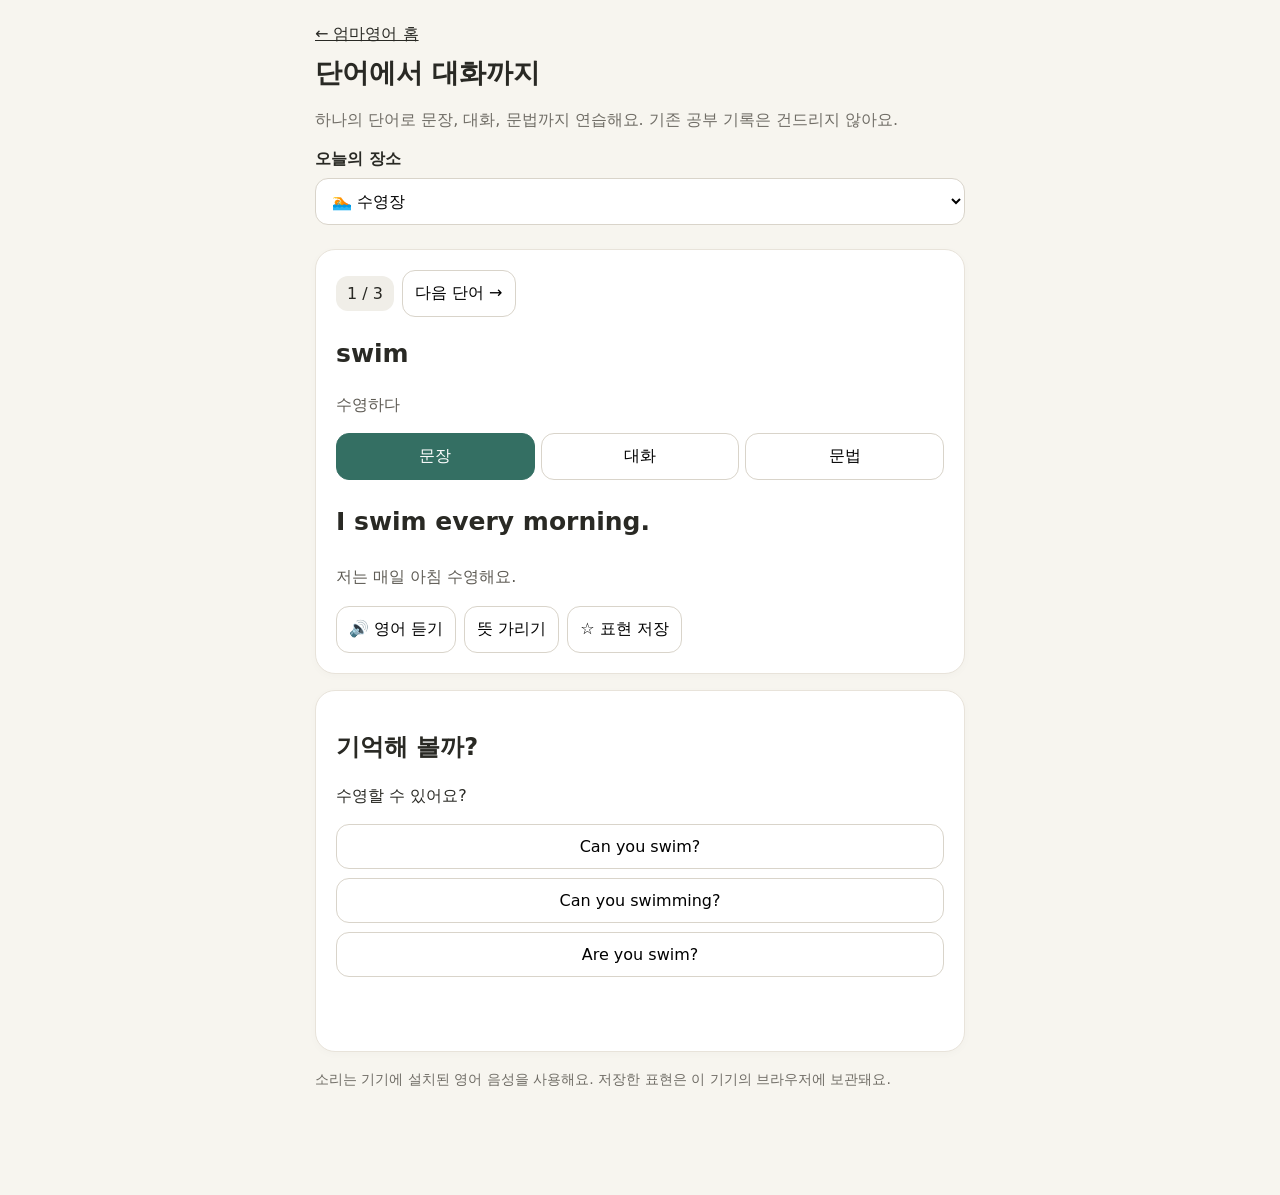
==== word-to-conversation.html @ 1eb0a4e7 "Add independent word-to-conversation practice for swimming, table tennis and market" ====
<!doctype html><html lang="ko"><head><meta charset="utf-8"><meta name="viewport" content="width=device-width,initial-scale=1"><title>단어에서 대화까지 · 엄마영어</title><style>
:root{font-family:system-ui,-apple-system,sans-serif;background:#f7f5ef;color:#292924}body{margin:0}.wrap{max-width:650px;margin:auto;padding:24px 18px 90px}a{color:inherit}h1{font-size:27px;margin:10px 0}p{line-height:1.6}.muted{color:#706d66}.card{background:white;border:1px solid #e8e3da;border-radius:20px;padding:20px;margin:16px 0;box-shadow:0 2px 8px #00000006}button,select{font:inherit;border:1px solid #d9d4ca;background:white;border-radius:13px;padding:12px;cursor:pointer}button:focus-visible{outline:3px solid #8cb8ac}button.active,.primary{background:#346f63;color:white;border-color:#346f63}.tabs{display:flex;gap:6px;flex-wrap:wrap}.tabs button{flex:1}.english{font-size:25px;font-weight:750;line-height:1.35}.ko{color:#5e5b54}.small{font-size:14px}.stack{display:grid;gap:9px}.row{display:flex;gap:8px;flex-wrap:wrap;align-items:center}.pill{background:#f0eee8;border-radius:12px;padding:8px 11px}.hidden{display:none}label{font-weight:650}select{width:100%;margin:8px 0}.feedback{min-height:22px;font-weight:650}</style></head><body><main class="wrap"><a href="./">← 엄마영어 홈</a><h1>단어에서 대화까지</h1><p class="muted">하나의 단어로 문장, 대화, 문법까지 연습해요. 기존 공부 기록은 건드리지 않아요.</p><label for="scene">오늘의 장소</label><select id="scene"><option value="pool">🏊 수영장</option><option value="pingpong">🏓 탁구장</option><option value="market">🛒 시장</option></select><div class="card"><div class="row"><span class="pill" id="count"></span><button id="next">다음 단어 →</button></div><h2 id="word" class="english"></h2><p id="meaning" class="ko"></p><div class="tabs"><button data-tab="sentence" class="active">문장</button><button data-tab="talk">대화</button><button data-tab="grammar">문법</button></div><div id="lesson" style="margin-top:20px"></div><div class="row"><button id="listen">🔊 영어 듣기</button><button id="toggle">뜻 가리기</button><button id="favorite">☆ 표현 저장</button></div></div><div class="card"><h2>기억해 볼까?</h2><p id="question"></p><div class="stack" id="choices"></div><p id="feedback" class="feedback" aria-live="polite"></p></div><p class="muted small">소리는 기기에 설치된 영어 음성을 사용해요. 저장한 표현은 이 기기의 브라우저에 보관돼요.</p></main><script>
const lessons={
pool:[{word:"swim",ko:"수영하다",sentence:"I swim every morning.",translation:"저는 매일 아침 수영해요.",talk:["Can you swim?","Yes, I can."],talkKo:["수영할 수 있어요?","네, 할 수 있어요."],grammar:"can 다음에는 동사원형 swim을 써요. I can swim. (O)",quiz:"수영할 수 있어요?",options:["Can you swim?","Can you swimming?","Are you swim?"],correct:0},{word:"lane",ko:"수영 레인",sentence:"Is this lane for beginners?",translation:"이 레인은 초보자용인가요?",talk:["Is this lane for beginners?","Yes, it is."],talkKo:["이 레인은 초보자용인가요?","네, 맞아요."],grammar:"Is this ...? 로 가까이 있는 것을 가리켜 물어볼 수 있어요.",quiz:"이 레인은 초보자용인가요?",options:["Is this lane for beginners?","Are this lane beginners?","Does this lane beginner?"],correct:0},{word:"cap",ko:"수영모, 모자",sentence:"Do I have to wear a swim cap?",translation:"수영모를 꼭 써야 하나요?",talk:["Do I have to wear a swim cap?","Yes, you do."],talkKo:["수영모를 꼭 써야 하나요?","네, 써야 해요."],grammar:"have to + 동사원형은 '~해야 한다'는 뜻이에요.",quiz:"수영모를 꼭 써야 하나요?",options:["Do I have to wear a swim cap?","Do I have wear swim cap?","Am I have to cap?"],correct:0}],
pingpong:[{word:"serve",ko:"서브하다",sentence:"It's my turn to serve.",translation:"제가 서브할 차례예요.",talk:["Whose turn is it to serve?","It's my turn."],talkKo:["누가 서브할 차례예요?","제 차례예요."],grammar:"It's my turn to + 동사원형은 '내가 ~할 차례'라는 표현이에요.",quiz:"제가 서브할 차례예요.",options:["It's my turn to serve.","It's my turn serving.","I turn to serve."],correct:0},{word:"game",ko:"경기, 게임",sentence:"Would you like to play a game?",translation:"한 게임 하실래요?",talk:["Would you like to play a game?","Sure, let's play."],talkKo:["한 게임 하실래요?","좋아요, 해요."],grammar:"Would you like to + 동사원형은 공손하게 권할 때 써요.",quiz:"한 게임 하실래요?",options:["Would you like to play a game?","Would you like play a game?","Are you like to game?"],correct:0}],
market:[{word:"buy",ko:"사다",sentence:"I'd like to buy some apples.",translation:"사과를 좀 사고 싶어요.",talk:["I'd like to buy some apples.","How many would you like?"],talkKo:["사과를 좀 사고 싶어요.","몇 개 드릴까요?"],grammar:"I'd like to + 동사원형은 원하는 일을 공손하게 말할 때 써요.",quiz:"사과를 좀 사고 싶어요.",options:["I'd like to buy some apples.","I'd like buying some apples.","I like to buying apples."],correct:0},{word:"price",ko:"가격",sentence:"What's the price per kilogram?",translation:"1킬로그램에 얼마예요?",talk:["What's the price per kilogram?","It's five dollars."],talkKo:["1킬로그램에 얼마예요?","5달러예요."],grammar:"per는 '~당'이라는 뜻이에요. per kilogram = 1킬로그램당.",quiz:"1킬로그램에 얼마예요?",options:["What's the price per kilogram?","What price a kilogram is?","How price kilogram?"],correct:0}]};
const $=id=>document.getElementById(id);let scene="pool",idx=0,tab="sentence",show=true;const key="mom-english:extended-favorites";let saved=[];try{saved=JSON.parse(localStorage.getItem(key))||[]}catch{}
const current=()=>lessons[scene][idx];function esc(s){return String(s).replace(/[&<>"']/g,c=>({"&":"&amp;","<":"&lt;",">":"&gt;",'"':"&quot;","'":"&#39;"}[c]))}
function render(){const x=current();$("count").textContent=(idx+1)+" / "+lessons[scene].length;$("word").textContent=x.word;$("meaning").textContent=x.ko;document.querySelectorAll("[data-tab]").forEach(b=>b.classList.toggle("active",b.dataset.tab===tab));const en=tab==="sentence"?x.sentence:tab==="talk"?x.talk.join(" / "):x.sentence;const ko=tab==="sentence"?x.translation:tab==="talk"?x.talkKo.join(" / "):x.grammar;$("lesson").innerHTML='<p class="english" lang="en">'+esc(en)+'</p><p class="ko '+(show?'':'hidden')+'">'+esc(ko)+'</p>';$("toggle").textContent=show?"뜻 가리기":"뜻 보기";$("favorite").textContent=saved.includes(scene+":"+x.word)?"★ 저장됨":"☆ 표현 저장";$("question").textContent=x.quiz;const opts=x.options.map((s,i)=>({s,i})).sort(()=>Math.random()-.5);$("choices").innerHTML=opts.map(o=>'<button data-answer="'+o.i+'">'+esc(o.s)+'</button>').join("");$("feedback").textContent=""}
function speak(){const x=current();let s=tab==="talk"?x.talk.join(". "):x.sentence;if(!("speechSynthesis"in window)){$("feedback").textContent="이 기기는 음성 재생을 지원하지 않아요.";return}speechSynthesis.cancel();const u=new SpeechSynthesisUtterance(s);u.lang="en-US";u.rate=.8;const voices=speechSynthesis.getVoices();u.voice=voices.find(v=>v.lang==="en-US")||voices.find(v=>v.lang.startsWith("en"))||null;speechSynthesis.speak(u)}
$("scene").onchange=e=>{scene=e.target.value;idx=0;render()};$("next").onclick=()=>{idx=(idx+1)%lessons[scene].length;render()};document.querySelectorAll("[data-tab]").forEach(b=>b.onclick=()=>{tab=b.dataset.tab;render()});$("listen").onclick=speak;$("toggle").onclick=()=>{show=!show;render()};$("favorite").onclick=()=>{const id=scene+":"+current().word;saved=saved.includes(id)?saved.filter(x=>x!==id):[...saved,id];try{localStorage.setItem(key,JSON.stringify(saved))}catch{}render()};$("choices").onclick=e=>{const b=e.target.closest("[data-answer]");if(!b)return;const ok=Number(b.dataset.answer)===current().correct;$("feedback").textContent=ok?"정답이에요! ⭐":"다시 해볼까요? 정답: "+current().options[current().correct]};render();
</script></body></html>
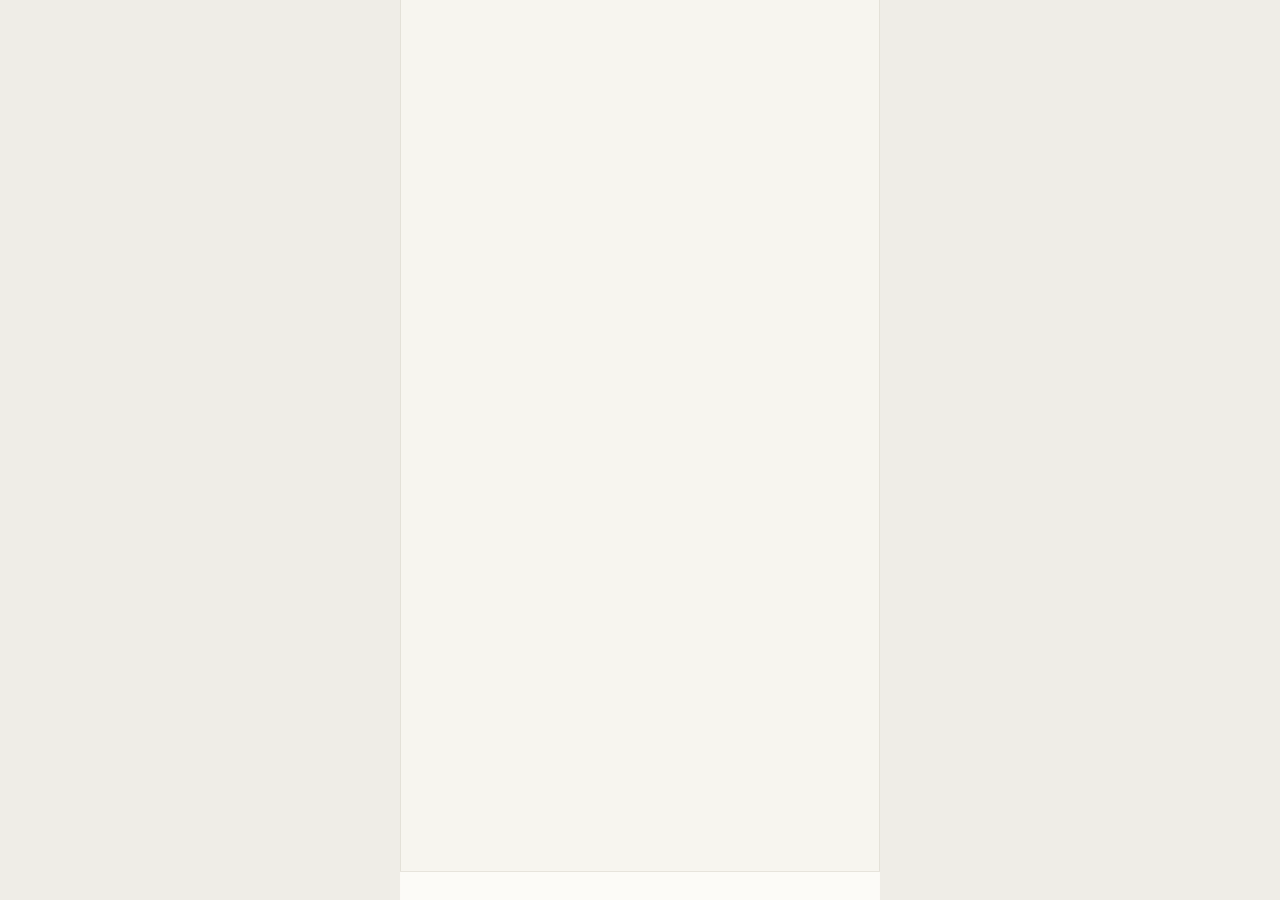
==== commit 4abe0e34: "Integrate place courses into Mom English study and review" ====
--- a/word-to-conversation.html
+++ b/word-to-conversation.html
@@ -1,12 +1,12 @@
-<!doctype html><html lang="ko"><head><meta charset="utf-8"><meta name="viewport" content="width=device-width,initial-scale=1"><title>단어에서 대화까지 · 엄마영어</title><style>
-:root{font-family:system-ui,-apple-system,sans-serif;background:#f7f5ef;color:#292924}body{margin:0}.wrap{max-width:650px;margin:auto;padding:24px 18px 90px}a{color:inherit}h1{font-size:27px;margin:10px 0}p{line-height:1.6}.muted{color:#706d66}.card{background:white;border:1px solid #e8e3da;border-radius:20px;padding:20px;margin:16px 0;box-shadow:0 2px 8px #00000006}button,select{font:inherit;border:1px solid #d9d4ca;background:white;border-radius:13px;padding:12px;cursor:pointer}button:focus-visible{outline:3px solid #8cb8ac}button.active,.primary{background:#346f63;color:white;border-color:#346f63}.tabs{display:flex;gap:6px;flex-wrap:wrap}.tabs button{flex:1}.english{font-size:25px;font-weight:750;line-height:1.35}.ko{color:#5e5b54}.small{font-size:14px}.stack{display:grid;gap:9px}.row{display:flex;gap:8px;flex-wrap:wrap;align-items:center}.pill{background:#f0eee8;border-radius:12px;padding:8px 11px}.hidden{display:none}label{font-weight:650}select{width:100%;margin:8px 0}.feedback{min-height:22px;font-weight:650}</style></head><body><main class="wrap"><a href="./">← 엄마영어 홈</a><h1>단어에서 대화까지</h1><p class="muted">하나의 단어로 문장, 대화, 문법까지 연습해요. 기존 공부 기록은 건드리지 않아요.</p><label for="scene">오늘의 장소</label><select id="scene"><option value="pool">🏊 수영장</option><option value="pingpong">🏓 탁구장</option><option value="market">🛒 시장</option></select><div class="card"><div class="row"><span class="pill" id="count"></span><button id="next">다음 단어 →</button></div><h2 id="word" class="english"></h2><p id="meaning" class="ko"></p><div class="tabs"><button data-tab="sentence" class="active">문장</button><button data-tab="talk">대화</button><button data-tab="grammar">문법</button></div><div id="lesson" style="margin-top:20px"></div><div class="row"><button id="listen">🔊 영어 듣기</button><button id="toggle">뜻 가리기</button><button id="favorite">☆ 표현 저장</button></div></div><div class="card"><h2>기억해 볼까?</h2><p id="question"></p><div class="stack" id="choices"></div><p id="feedback" class="feedback" aria-live="polite"></p></div><p class="muted small">소리는 기기에 설치된 영어 음성을 사용해요. 저장한 표현은 이 기기의 브라우저에 보관돼요.</p></main><script>
-const lessons={
-pool:[{word:"swim",ko:"수영하다",sentence:"I swim every morning.",translation:"저는 매일 아침 수영해요.",talk:["Can you swim?","Yes, I can."],talkKo:["수영할 수 있어요?","네, 할 수 있어요."],grammar:"can 다음에는 동사원형 swim을 써요. I can swim. (O)",quiz:"수영할 수 있어요?",options:["Can you swim?","Can you swimming?","Are you swim?"],correct:0},{word:"lane",ko:"수영 레인",sentence:"Is this lane for beginners?",translation:"이 레인은 초보자용인가요?",talk:["Is this lane for beginners?","Yes, it is."],talkKo:["이 레인은 초보자용인가요?","네, 맞아요."],grammar:"Is this ...? 로 가까이 있는 것을 가리켜 물어볼 수 있어요.",quiz:"이 레인은 초보자용인가요?",options:["Is this lane for beginners?","Are this lane beginners?","Does this lane beginner?"],correct:0},{word:"cap",ko:"수영모, 모자",sentence:"Do I have to wear a swim cap?",translation:"수영모를 꼭 써야 하나요?",talk:["Do I have to wear a swim cap?","Yes, you do."],talkKo:["수영모를 꼭 써야 하나요?","네, 써야 해요."],grammar:"have to + 동사원형은 '~해야 한다'는 뜻이에요.",quiz:"수영모를 꼭 써야 하나요?",options:["Do I have to wear a swim cap?","Do I have wear swim cap?","Am I have to cap?"],correct:0}],
-pingpong:[{word:"serve",ko:"서브하다",sentence:"It's my turn to serve.",translation:"제가 서브할 차례예요.",talk:["Whose turn is it to serve?","It's my turn."],talkKo:["누가 서브할 차례예요?","제 차례예요."],grammar:"It's my turn to + 동사원형은 '내가 ~할 차례'라는 표현이에요.",quiz:"제가 서브할 차례예요.",options:["It's my turn to serve.","It's my turn serving.","I turn to serve."],correct:0},{word:"game",ko:"경기, 게임",sentence:"Would you like to play a game?",translation:"한 게임 하실래요?",talk:["Would you like to play a game?","Sure, let's play."],talkKo:["한 게임 하실래요?","좋아요, 해요."],grammar:"Would you like to + 동사원형은 공손하게 권할 때 써요.",quiz:"한 게임 하실래요?",options:["Would you like to play a game?","Would you like play a game?","Are you like to game?"],correct:0}],
-market:[{word:"buy",ko:"사다",sentence:"I'd like to buy some apples.",translation:"사과를 좀 사고 싶어요.",talk:["I'd like to buy some apples.","How many would you like?"],talkKo:["사과를 좀 사고 싶어요.","몇 개 드릴까요?"],grammar:"I'd like to + 동사원형은 원하는 일을 공손하게 말할 때 써요.",quiz:"사과를 좀 사고 싶어요.",options:["I'd like to buy some apples.","I'd like buying some apples.","I like to buying apples."],correct:0},{word:"price",ko:"가격",sentence:"What's the price per kilogram?",translation:"1킬로그램에 얼마예요?",talk:["What's the price per kilogram?","It's five dollars."],talkKo:["1킬로그램에 얼마예요?","5달러예요."],grammar:"per는 '~당'이라는 뜻이에요. per kilogram = 1킬로그램당.",quiz:"1킬로그램에 얼마예요?",options:["What's the price per kilogram?","What price a kilogram is?","How price kilogram?"],correct:0}]};
-const $=id=>document.getElementById(id);let scene="pool",idx=0,tab="sentence",show=true;const key="mom-english:extended-favorites";let saved=[];try{saved=JSON.parse(localStorage.getItem(key))||[]}catch{}
-const current=()=>lessons[scene][idx];function esc(s){return String(s).replace(/[&<>"']/g,c=>({"&":"&amp;","<":"&lt;",">":"&gt;",'"':"&quot;","'":"&#39;"}[c]))}
-function render(){const x=current();$("count").textContent=(idx+1)+" / "+lessons[scene].length;$("word").textContent=x.word;$("meaning").textContent=x.ko;document.querySelectorAll("[data-tab]").forEach(b=>b.classList.toggle("active",b.dataset.tab===tab));const en=tab==="sentence"?x.sentence:tab==="talk"?x.talk.join(" / "):x.sentence;const ko=tab==="sentence"?x.translation:tab==="talk"?x.talkKo.join(" / "):x.grammar;$("lesson").innerHTML='<p class="english" lang="en">'+esc(en)+'</p><p class="ko '+(show?'':'hidden')+'">'+esc(ko)+'</p>';$("toggle").textContent=show?"뜻 가리기":"뜻 보기";$("favorite").textContent=saved.includes(scene+":"+x.word)?"★ 저장됨":"☆ 표현 저장";$("question").textContent=x.quiz;const opts=x.options.map((s,i)=>({s,i})).sort(()=>Math.random()-.5);$("choices").innerHTML=opts.map(o=>'<button data-answer="'+o.i+'">'+esc(o.s)+'</button>').join("");$("feedback").textContent=""}
-function speak(){const x=current();let s=tab==="talk"?x.talk.join(". "):x.sentence;if(!("speechSynthesis"in window)){$("feedback").textContent="이 기기는 음성 재생을 지원하지 않아요.";return}speechSynthesis.cancel();const u=new SpeechSynthesisUtterance(s);u.lang="en-US";u.rate=.8;const voices=speechSynthesis.getVoices();u.voice=voices.find(v=>v.lang==="en-US")||voices.find(v=>v.lang.startsWith("en"))||null;speechSynthesis.speak(u)}
-$("scene").onchange=e=>{scene=e.target.value;idx=0;render()};$("next").onclick=()=>{idx=(idx+1)%lessons[scene].length;render()};document.querySelectorAll("[data-tab]").forEach(b=>b.onclick=()=>{tab=b.dataset.tab;render()});$("listen").onclick=speak;$("toggle").onclick=()=>{show=!show;render()};$("favorite").onclick=()=>{const id=scene+":"+current().word;saved=saved.includes(id)?saved.filter(x=>x!==id):[...saved,id];try{localStorage.setItem(key,JSON.stringify(saved))}catch{}render()};$("choices").onclick=e=>{const b=e.target.closest("[data-answer]");if(!b)return;const ok=Number(b.dataset.answer)===current().correct;$("feedback").textContent=ok?"정답이에요! ⭐":"다시 해볼까요? 정답: "+current().options[current().correct]};render();
-</script></body></html>+<!doctype html>
+<html lang="ko">
+<head>
+  <meta charset="utf-8">
+  <meta name="viewport" content="width=device-width, initial-scale=1">
+  <meta http-equiv="refresh" content="0; url=./index.html#places">
+  <title>장소별 영어 · 엄마영어</title>
+</head>
+<body>
+  <p><a href="./index.html#places">엄마영어 장소별 코스 열기</a></p>
+</body>
+</html>
